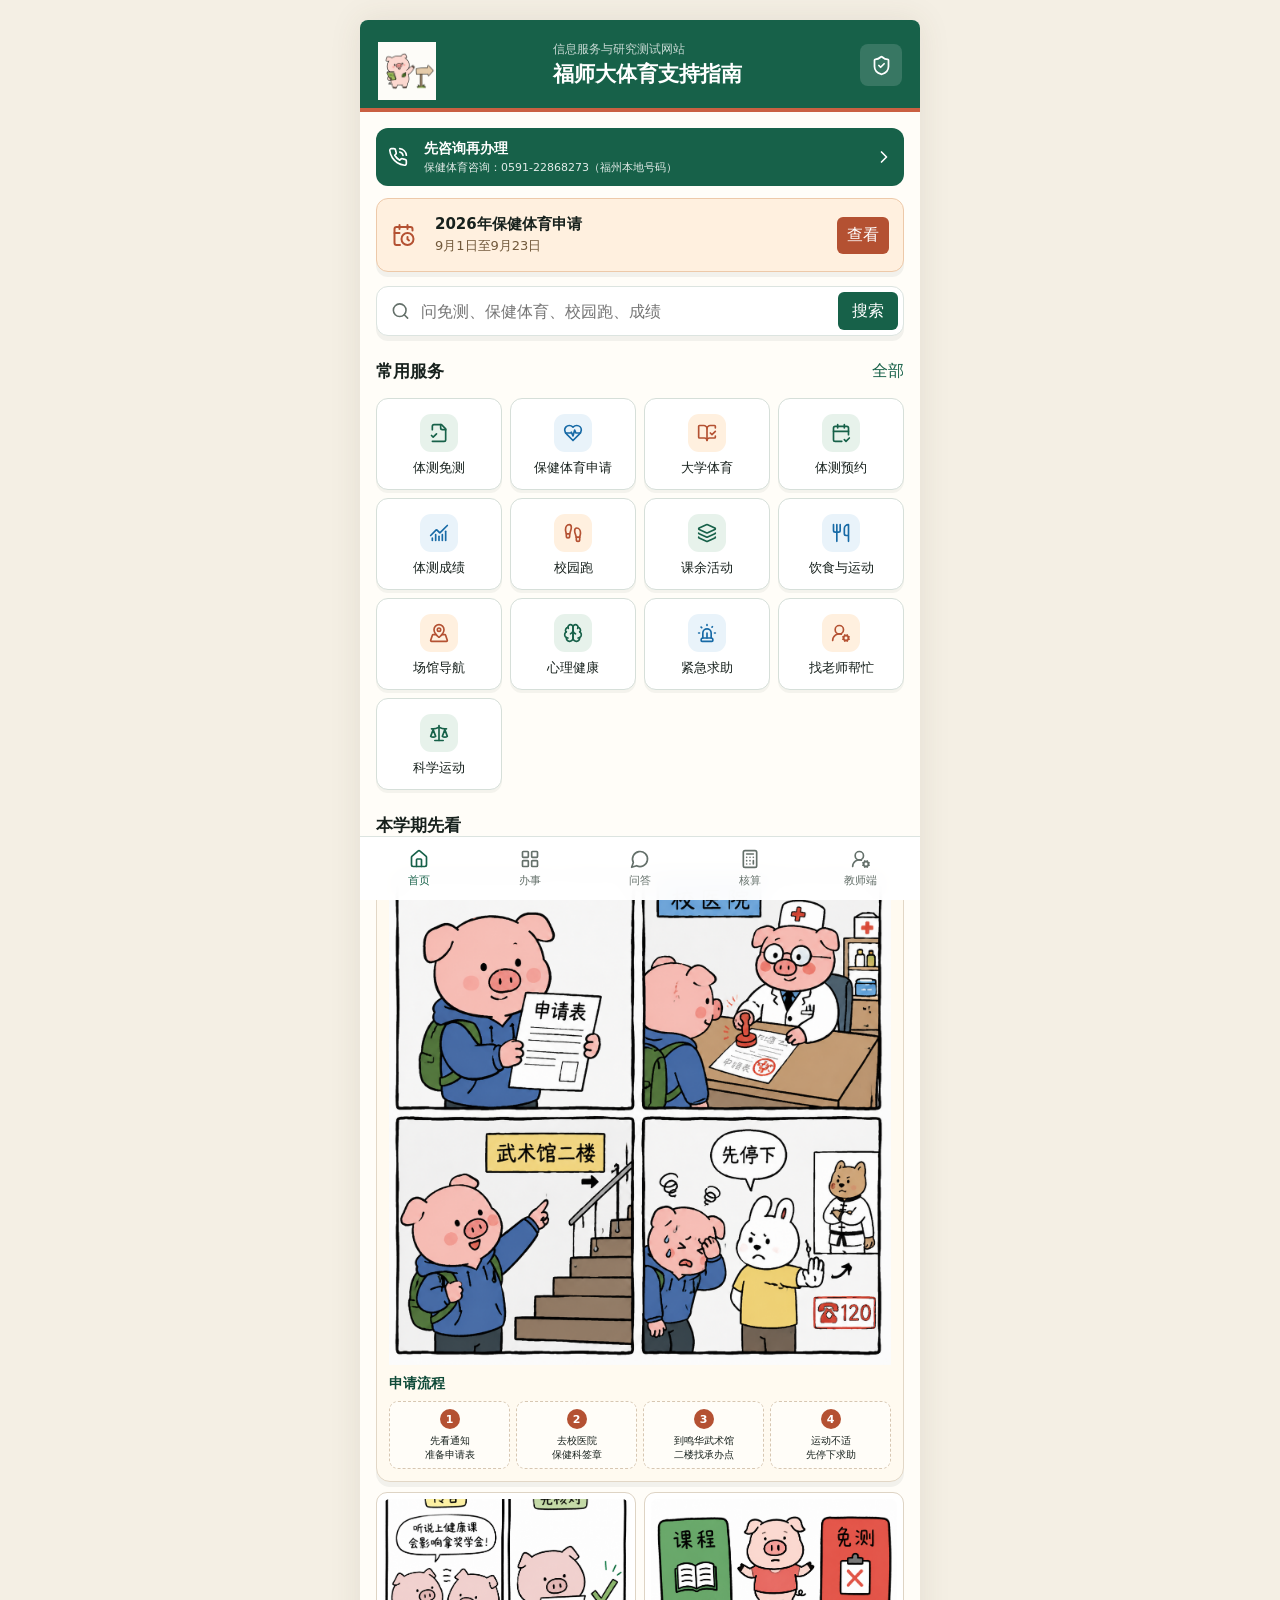
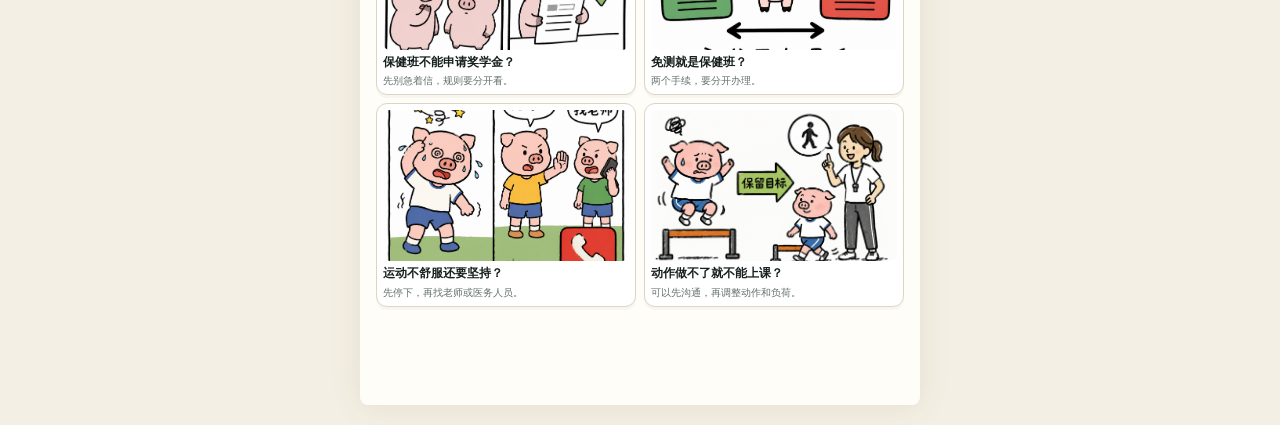
==== index.html @ 88d7a0d7 "Publish sports support guide v8" ====
<!doctype html>
<html lang="zh-CN">
<head>
  <meta charset="utf-8">
  <meta name="viewport" content="width=device-width, initial-scale=1, viewport-fit=cover">
  <meta name="theme-color" content="#116149">
  <meta name="description" content="福建师范大学学校体育支持信息服务与研究测试网站">
  <title>福师大体育支持指南</title>
  <link rel="stylesheet" href="styles.css?v=8">
</head>
<body>
  <div class="app-shell">
    <header class="topbar">
      <img class="guide-mascot" src="assets/generated/pig-guide-mascot-rough_gpt-image-2.png" alt="原创猪来校园向导">
      <div>
        <p class="eyebrow">信息服务与研究测试网站</p>
        <h1>福师大体育支持指南</h1>
      </div>
      <button class="icon-button" type="button" data-open-service="sources" aria-label="查看信息来源" title="信息来源">
        <i data-lucide="shield-check"></i>
      </button>
    </header>

    <main>
      <section class="view active" id="view-home" data-view="home">
        <a class="hotline-strip" href="tel:059122868273"><i data-lucide="phone-call"></i><span><strong>先咨询再办理</strong><small>保健体育咨询：0591-22868273（福州本地号码）</small></span><i data-lucide="chevron-right"></i></a>
        <div class="notice-strip" role="status">
          <i data-lucide="calendar-clock"></i>
          <div>
            <strong>2026年保健体育申请</strong>
            <span>9月1日至9月23日</span>
          </div>
          <button type="button" data-open-service="health-class">查看</button>
        </div>

        <form class="search-box" id="home-search-form" role="search">
          <i data-lucide="search"></i>
          <input id="home-search" type="search" autocomplete="off" placeholder="问免测、保健体育、校园跑、成绩">
          <button type="submit" aria-label="搜索">搜索</button>
        </form>

        <section class="section-block">
          <div class="section-heading">
            <h2>常用服务</h2>
            <button type="button" data-nav="services">全部</button>
          </div>
          <div class="service-grid" id="home-service-grid"></div>
        </section>

        <section class="section-block semester-preview">
          <div class="section-heading"><h2>本学期先看</h2></div>
          <div class="campus-comic" aria-label="本学期体育办事申请流程漫画">
            <img src="assets/generated/pig-application-flow-rough_gpt-image-2.png" alt="原创粗线条四格校园体育漫画：申请表、校医院、武术馆二楼、运动不适求助">
            <div class="comic-caption">申请流程</div>
            <div class="comic-steps">
              <div><b>1</b><span>先看通知<br>准备申请表</span></div>
              <div><b>2</b><span>去校医院<br>保健科签章</span></div>
              <div><b>3</b><span>到鸣华武术馆<br>二楼找承办点</span></div>
              <div><b>4</b><span>运动不适<br>先停下求助</span></div>
            </div>
          </div>
          <div class="comic-story-grid" id="comic-story-grid" aria-label="打破流言小漫画"></div>
        </section>

      </section>

      <section class="view" id="view-services" data-view="services">
        <div class="page-title">
          <div><p class="eyebrow">学生端</p><h2>学校体育办事</h2></div>
        </div>
        <div class="filter-row" id="service-filters"></div>
        <div class="service-list" id="service-list"></div>
      </section>

      <section class="view topic-view" id="view-topic" data-view="topic">
        <div class="page-title with-back">
          <button class="icon-button" type="button" data-back aria-label="返回"><i data-lucide="arrow-left"></i></button>
          <div><p class="eyebrow" id="topic-kicker">专题指南</p><h2 id="topic-title"></h2></div>
        </div>
        <div class="topic-lead" id="topic-lead"></div>
        <div class="topic-question-grid" id="topic-question-grid"></div>
      </section>

      <section class="view" id="view-qa" data-view="qa">
        <div class="page-title">
          <div><p class="eyebrow">规则问答库</p><h2>智能问答</h2></div>
        </div>
        <form class="search-box" id="qa-form" role="search">
          <i data-lucide="message-circle-question"></i>
          <input id="qa-input" type="search" autocomplete="off" placeholder="例如：保健班还要校园跑吗？">
          <button type="submit">提问</button>
        </form>
        <div class="quick-questions" id="quick-questions"></div>
        <div class="answer-panel" id="answer-panel" aria-live="polite">
          <div class="answer-empty">
            <i data-lucide="messages-square"></i>
            <p>输入问题，系统只从已整理的规则库中匹配答案。</p>
          </div>
        </div>
      </section>

      <section class="view" id="view-calc" data-view="calc">
        <div class="page-title">
          <div><p class="eyebrow">按公开规则试算</p><h2>体测成绩核算</h2></div>
        </div>
        <div class="segmented" role="tablist" aria-label="计算类型">
          <button type="button" class="active" data-calc-tab="year">学年总分</button>
          <button type="button" data-calc-tab="bmi">BMI</button>
          <button type="button" data-calc-tab="graduate">毕业成绩</button>
        </div>

        <section class="calc-panel active" data-calc-panel="year">
          <p class="panel-lead">直接输入原始成绩，页面按已录入的大学组评分档位试算单项分和总分。最终成绩以学校体测系统为准。</p>
          <form id="year-score-form" class="form-stack">
            <div class="two-cols"><label>性别<select id="score-sex"><option value="male">男生</option><option value="female">女生</option></select></label><label>年级<select id="score-year"><option value="1">大一/大二参考档位</option><option value="3">大三/大四（先按参考档位）</option></select></label></div>
            <label>身高（厘米）<input type="number" id="score-height" min="100" max="230" step="0.1" required></label>
            <div class="two-cols"><label>体重（千克）<input type="number" id="score-weight" min="20" max="250" step="0.1" required></label><label>肺活量（毫升）<input type="number" id="score-vital" min="500" max="10000" required></label></div>
            <div class="two-cols"><label>50米（秒）<input type="number" id="score-sprint" min="5" max="20" step="0.01" required></label><label>坐位体前屈（厘米）<input type="number" id="score-reach" min="-20" max="40" step="0.1" required></label></div>
            <div class="two-cols"><label>立定跳远（厘米）<input type="number" id="score-jump" min="50" max="400" required></label><label id="strength-label">引体向上（次）<input type="number" id="score-strength" min="0" max="50" required></label></div>
            <label id="endurance-label">1000米（分:秒，如 4:30）<input type="text" id="score-endurance" inputmode="numeric" placeholder="4:30" required></label>
            <div class="two-cols">
              <label>力量附加分（如系统已显示）<input type="number" id="strength-bonus" min="0" max="10" step="1" value="0"></label>
              <label>耐力附加分（如系统已显示）<input type="number" id="endurance-bonus" min="0" max="10" step="1" value="0"></label>
            </div>
            <button class="primary-button" type="submit">计算学年总分</button>
          </form>
          <div class="calc-result" id="year-score-result"></div>
          <a class="text-link" href="https://tky.fjnu.edu.cn/21/51/c10998a205137/page.htm" target="_blank" rel="noopener noreferrer">打开官方单项评分表</a>
        </section>

        <section class="calc-panel" data-calc-panel="bmi">
          <p class="panel-lead">BMI = 体重（千克）÷ 身高²（米²）。结果按国家学生体质健康标准大学组区间解释。</p>
          <form id="bmi-form" class="form-stack">
            <div class="two-cols">
              <label>性别<select id="bmi-sex"><option value="male">男生</option><option value="female">女生</option></select></label>
              <label>身高（厘米）<input id="bmi-height" type="number" min="100" max="230" step="0.1" required></label>
            </div>
            <label>体重（千克）<input id="bmi-weight" type="number" min="20" max="250" step="0.1" required></label>
            <button class="primary-button" type="submit">计算BMI</button>
          </form>
          <div class="calc-result" id="bmi-result"></div>
        </section>

        <section class="calc-panel" data-calc-panel="graduate">
          <p class="panel-lead">国家标准：毕业学年占50%，其他学年平均分占50%。免测学年的校内处理按经验参照显示，最终以体测系统为准。</p>
          <form id="graduate-form" class="form-stack">
            <div class="two-cols graduate-inputs">
              <label>大一<input type="number" data-year-score="1" min="0" max="120" step="0.1" placeholder="免测留空"></label>
              <label>大二<input type="number" data-year-score="2" min="0" max="120" step="0.1" placeholder="免测留空"></label>
              <label>大三<input type="number" data-year-score="3" min="0" max="120" step="0.1" placeholder="免测留空"></label>
              <label>大四<input type="number" data-year-score="4" min="0" max="120" step="0.1" placeholder="免测留空"></label>
            </div>
            <button class="primary-button" type="submit">计算毕业成绩</button>
          </form>
          <div class="calc-result" id="graduate-result"></div>
        </section>
      </section>

      <section class="view" id="view-teacher" data-view="teacher">
        <div class="page-title">
          <div><p class="eyebrow">教师与辅导员端</p><h2>教师帮助</h2></div>
        </div>
        <div class="teacher-intro">
          <i data-lucide="users-round"></i>
          <div><strong>教师公开信息与课程体验分开</strong><p>姓名、职称和公开简介来自学院官网；课程沟通体验只做匿名归纳，不公开未经授权的实名评分。</p></div>
        </div>
        <section class="section-block">
          <div class="section-heading"><h2>常用服务</h2></div>
          <div class="service-grid teacher-service-grid" id="teacher-tool-list"></div>
        </section>
        <section class="section-block teacher-calculator" id="teacher-rpe-section" hidden>
          <div class="section-heading"><h2>课程强度参考</h2></div>
          <p class="panel-lead">输入一次课时长和课后主观用力感（RPE 0-10），得到教学记录用的训练负荷参考。</p>
          <form id="rpe-form" class="form-stack">
            <label>课程时长（分钟）<input id="rpe-duration" type="number" min="1" max="300" required></label>
            <label>课后用力感 RPE（0-10）<input id="rpe-value" type="number" min="0" max="10" step="1" required></label>
            <button class="primary-button" type="submit">计算参考负荷</button>
          </form>
          <div class="calc-result" id="rpe-result"></div>
        </section>
        <section class="section-block">
          <div class="section-heading"><h2>课程体验观察维度</h2></div>
          <div class="experience-grid" id="experience-grid"></div>
        </section>
        <a class="primary-link" href="https://tky.fjnu.edu.cn/jsdw_11073/list.htm" target="_blank" rel="noopener noreferrer">查看体育科学学院教师队伍</a>
      </section>

      <section class="view" id="view-map" data-view="map">
        <div class="page-title with-back">
          <button class="icon-button" type="button" data-back aria-label="返回"><i data-lucide="arrow-left"></i></button>
          <div><p class="eyebrow">具体场馆</p><h2>体育地点导航</h2></div>
        </div>
        <div class="filter-row" id="campus-filters"></div>
        <div class="venue-list" id="venue-list"></div>
      </section>

      <section class="view detail-view" id="view-detail" data-view="detail">
        <div class="page-title with-back">
          <button class="icon-button" type="button" data-back aria-label="返回"><i data-lucide="arrow-left"></i></button>
          <div><p class="eyebrow" id="detail-kicker"></p><h2 id="detail-title"></h2></div>
        </div>
        <div id="detail-content"></div>
      </section>
    </main>

    <nav class="bottom-nav" aria-label="主要导航">
      <button type="button" class="active" data-nav="home"><i data-lucide="house"></i><span>首页</span></button>
      <button type="button" data-nav="services"><i data-lucide="layout-grid"></i><span>办事</span></button>
      <button type="button" data-nav="qa"><i data-lucide="message-circle"></i><span>问答</span></button>
      <button type="button" data-nav="calc"><i data-lucide="calculator"></i><span>核算</span></button>
      <button type="button" data-nav="teacher"><i data-lucide="user-round-cog"></i><span>教师端</span></button>
    </nav>
  </div>

  <script src="assets/lucide.min.js"></script>
  <script src="data.js?v=8"></script>
  <script src="app.js?v=8"></script>
</body>
</html>
---- styles.css ----
:root {
  --primary: #176149;
  --primary-dark: #0d4937;
  --primary-soft: #e7f2eb;
  --blue: #176aa6;
  --blue-soft: #e9f3fa;
  --amber: #b45132;
  --amber-soft: #fff0df;
  --danger: #a33b32;
  --danger-soft: #fbeceb;
  --ink: #17211d;
  --muted: #64706a;
  --line: #dce4e0;
  --surface: #ffffff;
  --page: #f4efe4;
  --paper: #fffdf8;
  --shadow: 0 5px 0 rgba(38, 59, 50, 0.06);
}

* { box-sizing: border-box; margin: 0; padding: 0; -webkit-tap-highlight-color: transparent; }
html { background: var(--page); color: var(--ink); font-family: "Microsoft YaHei", "PingFang SC", system-ui, sans-serif; }
body { min-width: 320px; min-height: 100vh; background: var(--page); }
button, input, select { font: inherit; }
button, a { touch-action: manipulation; }
button { color: inherit; }

.app-shell { width: min(100%, 560px); min-height: 100vh; margin: 0 auto; background: var(--paper); box-shadow: 0 0 32px rgba(91, 70, 47, 0.1); }
.topbar { min-height: 92px; padding: 14px 18px 12px; display: flex; align-items: center; justify-content: space-between; gap: 12px; color: #fff; background: var(--primary); border-bottom: 4px solid #ca6042; }
.guide-mascot { width: 68px; height: 58px; flex: 0 0 68px; object-fit: contain; align-self: flex-end; margin: 0 -7px -4px -5px; }
.eyebrow { font-size: 12px; line-height: 1.4; color: inherit; opacity: .76; }
.topbar h1 { margin-top: 3px; font-size: 21px; line-height: 1.3; letter-spacing: 0; }
.icon-button { width: 42px; height: 42px; flex: 0 0 42px; border: 0; border-radius: 8px; display: grid; place-items: center; background: rgba(255,255,255,.14); cursor: pointer; }
.icon-button svg { width: 21px; height: 21px; }
main { min-height: calc(100vh - 88px); padding-bottom: calc(82px + env(safe-area-inset-bottom)); }
.view { display: none; padding: 16px; }
.view.active { display: block; }

.notice-strip { min-height: 74px; padding: 13px 14px; display: grid; grid-template-columns: 34px 1fr auto; align-items: center; gap: 10px; border: 1px solid #edc9a9; border-radius: 12px; background: var(--amber-soft); box-shadow: var(--shadow); }
.notice-strip > svg { width: 25px; color: var(--amber); }
.notice-strip strong, .notice-strip span { display: block; }
.notice-strip strong { font-size: 15px; }
.notice-strip span { margin-top: 3px; font-size: 13px; color: #71583a; }
.notice-strip button { padding: 8px 10px; border: 0; border-radius: 6px; color: #fff; background: var(--amber); cursor: pointer; }

.search-box { height: 50px; margin: 14px 0 14px; padding-left: 14px; display: grid; grid-template-columns: 22px 1fr auto; align-items: center; gap: 8px; border: 1px solid var(--line); border-radius: 12px; background: #fff; box-shadow: var(--shadow); }
.search-box svg { width: 19px; color: var(--muted); }
.search-box input { min-width: 0; height: 46px; border: 0; outline: 0; color: var(--ink); background: transparent; }
.search-box button { height: 38px; margin-right: 5px; padding: 0 14px; border: 0; border-radius: 6px; color: #fff; background: var(--primary); cursor: pointer; }

.section-block { margin-top: 18px; }
.section-heading { min-height: 34px; margin-bottom: 10px; display: flex; align-items: center; justify-content: space-between; gap: 12px; }
.section-heading h2 { font-size: 17px; line-height: 1.35; }
.section-heading button { border: 0; color: var(--primary); background: transparent; cursor: pointer; }
.service-grid { display: grid; grid-template-columns: repeat(4, minmax(0, 1fr)); gap: 8px; }
.service-tile { min-width: 0; min-height: 92px; padding: 10px 4px 8px; border: 1px solid #d6dfd9; border-radius: 12px; display: flex; flex-direction: column; align-items: center; justify-content: center; gap: 8px; background: #fff; box-shadow: 0 3px 0 rgba(38,59,50,.05); cursor: pointer; }
.service-tile .tile-icon { width: 38px; height: 38px; border-radius: 11px; display: grid; place-items: center; color: var(--primary); background: var(--primary-soft); }
.service-tile:nth-child(3n+2) .tile-icon { color: var(--blue); background: var(--blue-soft); }
.service-tile:nth-child(3n) .tile-icon { color: var(--amber); background: var(--amber-soft); }
.tile-icon svg { width: 20px; height: 20px; }
.service-tile span { max-width: 100%; font-size: 13px; line-height: 1.25; text-align: center; overflow-wrap: anywhere; }
.teacher-service-grid { margin-top: 12px; }
.teacher-service-tile { min-height: 104px; }
.teacher-service-tile .tile-icon { color: var(--blue); background: var(--blue-soft); }
.teacher-service-tile:nth-child(3n+2) .tile-icon { color: var(--primary); background: var(--primary-soft); }
.teacher-service-tile:nth-child(3n) .tile-icon { color: var(--amber); background: var(--amber-soft); }

.compact-list, .service-list, .tool-list, .venue-list { display: grid; gap: 10px; }
.compact-row, .service-row, .tool-row, .venue-card { width: 100%; border: 1px solid var(--line); border-radius: 8px; background: #fff; }
.compact-row, .service-row { padding: 13px; display: grid; grid-template-columns: 36px 1fr 20px; align-items: center; gap: 10px; text-align: left; cursor: pointer; }
.row-icon { width: 36px; height: 36px; border-radius: 8px; display: grid; place-items: center; color: var(--blue); background: var(--blue-soft); }
.row-icon svg { width: 19px; }
.row-copy { min-width: 0; }
.row-copy strong, .row-copy span { display: block; }
.row-copy strong { font-size: 15px; line-height: 1.35; }
.row-copy span { margin-top: 4px; font-size: 12px; line-height: 1.45; color: var(--muted); }
.compact-row > svg, .service-row > svg { width: 18px; color: #91a099; }
.source-note { padding: 12px; display: grid; grid-template-columns: 22px 1fr; gap: 9px; border: 1px solid var(--line); border-radius: 12px; color: var(--muted); background: #f8faf9; }
.source-note svg { width: 18px; color: var(--primary); }
.source-note p { font-size: 12px; line-height: 1.6; }
.hotline-strip { margin-bottom: 12px; min-height: 58px; padding: 10px 12px; display: grid; grid-template-columns: 28px 1fr 18px; align-items: center; gap: 8px; border-radius: 12px; color: #fff; background: #176149; text-decoration: none; }
.hotline-strip svg { width: 20px; }
.hotline-strip span, .hotline-strip small { display: block; min-width: 0; }
.hotline-strip strong { font-size: 14px; }
.hotline-strip small { margin-top: 3px; font-size: 11px; line-height: 1.35; opacity: .88; }
.campus-comic { margin: 14px 0 4px; padding: 12px; border: 1px solid #e2d7c6; border-radius: 14px; background: #fffaf0; box-shadow: var(--shadow); overflow: hidden; }
.semester-preview .campus-comic { margin-top: 0; }
.semester-preview .section-heading { margin-bottom: 8px; }
.comic-heading { display: flex; align-items: baseline; justify-content: space-between; gap: 8px; margin-bottom: 8px; color: var(--primary-dark); }
.comic-heading span { font-size: 14px; font-weight: 700; }
.comic-heading small { color: var(--muted); font-size: 10px; }
.campus-comic img { display: block; width: 100%; height: auto; }
.comic-caption { margin-top: 10px; color: var(--primary-dark); font-size: 14px; font-weight: 700; }
.comic-steps { margin-top: 8px; display: grid; grid-template-columns: repeat(4, minmax(0, 1fr)); gap: 6px; }
.comic-steps > div { min-width: 0; min-height: 67px; padding: 7px 4px; display: flex; flex-direction: column; align-items: center; justify-content: center; gap: 5px; border: 1px dashed #d7c7b2; border-radius: 9px; background: #fffdf8; text-align: center; }
.comic-steps b { width: 20px; height: 20px; display: grid; place-items: center; border-radius: 50%; color: #fff; background: var(--amber); font-size: 11px; }
.comic-steps span { color: var(--ink); font-size: 10px; line-height: 1.35; }
.comic-story-grid { margin-top: 10px; display: grid; grid-template-columns: repeat(2, minmax(0, 1fr)); gap: 8px; }
.comic-story-card { min-width: 0; padding: 6px; border: 1px solid #ded4c4; border-radius: 11px; display: flex; flex-direction: column; gap: 4px; background: #fff; text-align: left; box-shadow: 0 3px 0 rgba(38,59,50,.04); cursor: pointer; }
.comic-story-card img { display: block; width: 100%; aspect-ratio: 7 / 4.3; object-fit: cover; border-radius: 7px; }
.comic-story-card strong { font-size: 12px; line-height: 1.35; }
.comic-story-card span { color: var(--muted); font-size: 10px; line-height: 1.4; }
.comic-detail-image { margin-bottom: 12px; padding: 8px; border: 1px solid #ded4c4; border-radius: 12px; background: #fffaf0; }
.comic-detail-image img { display: block; width: 100%; height: auto; border-radius: 8px; }
.support-grid { display: grid; grid-template-columns: repeat(2, minmax(0, 1fr)); gap: 8px; }
.support-tile { min-height: 92px; padding: 11px; border: 1px solid var(--line); border-radius: 8px; display: grid; grid-template-columns: 24px 1fr; grid-template-rows: auto auto; gap: 4px 8px; text-align: left; color: var(--ink); background: #fff; }
.support-tile svg { grid-row: 1 / 3; width: 21px; color: var(--primary); }
.support-tile strong { font-size: 13px; }
.support-tile small { font-size: 11px; line-height: 1.45; color: var(--muted); }

.page-title { min-height: 56px; margin-bottom: 14px; display: flex; align-items: center; gap: 10px; }
.page-title .eyebrow { color: var(--muted); opacity: 1; }
.page-title h2 { margin-top: 2px; font-size: 22px; line-height: 1.3; }
.page-title.with-back .icon-button { color: var(--ink); background: #eef2f0; }
.topic-lead { margin-bottom: 14px; padding: 13px 14px; border-left: 4px solid var(--primary); border-radius: 6px; color: var(--muted); background: var(--primary-soft); font-size: 13px; line-height: 1.65; }
.topic-question-grid { display: grid; gap: 9px; }
.topic-question { min-height: 64px; padding: 11px 12px; border: 1px solid var(--line); border-radius: 12px; display: grid; grid-template-columns: 28px 1fr 18px; align-items: center; gap: 9px; text-align: left; color: var(--ink); background: #fff; box-shadow: 0 3px 0 rgba(38,59,50,.04); cursor: pointer; }
.topic-question:hover { border-color: var(--primary); }
.topic-question svg { width: 18px; color: var(--primary); }
.topic-question .question-index { width: 28px; height: 28px; display: grid; place-items: center; border-radius: 50%; color: var(--primary); background: var(--primary-soft); }
.topic-question .question-index svg { width: 17px; }
.topic-question strong, .topic-question small { display: block; }
.topic-question strong { font-size: 14px; line-height: 1.4; }
.topic-question small { margin-top: 3px; color: var(--muted); font-size: 11px; }
.secondary-button { width: 100%; min-height: 42px; margin-top: 15px; border: 1px solid var(--primary); border-radius: 8px; color: var(--primary); background: #fff; cursor: pointer; }
.filter-row, .quick-questions { display: flex; gap: 8px; overflow-x: auto; scrollbar-width: none; padding-bottom: 8px; }
.filter-row::-webkit-scrollbar, .quick-questions::-webkit-scrollbar { display: none; }
.filter-row button, .quick-questions button { flex: 0 0 auto; min-height: 36px; padding: 0 12px; border: 1px solid var(--line); border-radius: 8px; background: #fff; cursor: pointer; white-space: nowrap; }
.filter-row button.active { border-color: var(--primary); color: #fff; background: var(--primary); }
.service-row .status { justify-self: start; width: auto; height: auto; margin-top: 6px; padding: 3px 6px; border-radius: 4px; font-size: 11px; color: var(--primary); background: var(--primary-soft); }

.answer-panel { min-height: 230px; margin-top: 10px; padding: 16px; border: 1px solid var(--line); border-radius: 8px; background: #fff; }
.answer-empty { min-height: 190px; display: grid; place-content: center; justify-items: center; gap: 10px; color: var(--muted); text-align: center; }
.answer-empty svg { width: 30px; color: var(--primary); }
.answer-empty p { max-width: 260px; font-size: 13px; line-height: 1.6; }
.answer-panel h3 { font-size: 17px; line-height: 1.4; }
.answer-panel .answer-status { display: inline-block; margin: 8px 0 10px; padding: 3px 7px; border-radius: 4px; font-size: 11px; color: var(--blue); background: var(--blue-soft); }
.answer-panel p { font-size: 14px; line-height: 1.75; }
.answer-panel .answer-source { margin-top: 14px; padding-top: 10px; border-top: 1px solid var(--line); font-size: 12px; color: var(--muted); }
.answer-panel button { margin-top: 12px; border: 0; color: var(--primary); background: transparent; cursor: pointer; }

.segmented { height: 42px; margin-bottom: 14px; padding: 3px; display: grid; grid-template-columns: repeat(3, 1fr); gap: 3px; border-radius: 8px; background: #e9efec; }
.segmented button { border: 0; border-radius: 6px; color: var(--muted); background: transparent; cursor: pointer; }
.segmented button.active { color: var(--ink); background: #fff; box-shadow: 0 2px 8px rgba(27, 53, 43, .08); }
.calc-panel { display: none; }
.calc-panel.active { display: block; }
.panel-lead { margin-bottom: 14px; font-size: 13px; line-height: 1.65; color: var(--muted); }
.form-stack { display: grid; gap: 12px; }
.score-inputs { display: grid; grid-template-columns: repeat(2, minmax(0, 1fr)); gap: 10px; }
.form-stack label { min-width: 0; display: grid; gap: 6px; font-size: 13px; color: var(--muted); }
.form-stack input, .form-stack select { width: 100%; height: 44px; padding: 0 10px; border: 1px solid var(--line); border-radius: 7px; outline: 0; color: var(--ink); background: #fff; }
.form-stack input:focus, .form-stack select:focus { border-color: var(--primary); }
.two-cols { display: grid; grid-template-columns: repeat(2, minmax(0, 1fr)); gap: 10px; }
.primary-button, .primary-link { min-height: 46px; border: 0; border-radius: 8px; display: grid; place-items: center; color: #fff; background: var(--primary); text-decoration: none; cursor: pointer; }
.calc-result { display: none; margin-top: 14px; padding: 14px; border: 1px solid #bcd9cd; border-radius: 8px; background: var(--primary-soft); }
.calc-result.active { display: block; }
.calc-result strong { display: block; font-size: 24px; line-height: 1.25; color: var(--primary-dark); }
.calc-result span, .calc-result p { display: block; margin-top: 6px; font-size: 13px; line-height: 1.55; color: #42564d; }
.text-link { display: inline-block; margin-top: 14px; color: var(--blue); font-size: 13px; }

.teacher-intro { padding: 14px; display: grid; grid-template-columns: 38px 1fr; gap: 11px; border-radius: 12px; color: #fff; background: var(--blue); box-shadow: var(--shadow); }
.teacher-intro svg { width: 26px; }
.teacher-intro strong { font-size: 15px; }
.teacher-intro p { margin-top: 5px; font-size: 12px; line-height: 1.55; opacity: .9; }
.tool-list { margin-top: 14px; }
.tool-row { padding: 14px; border-bottom: 1px solid var(--line); background: #fff; }
.tool-row summary { display: grid; grid-template-columns: 24px 1fr 18px; align-items: center; gap: 8px; list-style: none; cursor: pointer; }
.tool-row summary::-webkit-details-marker { display: none; }
.tool-row summary svg { width: 19px; color: var(--primary); }
.tool-row ul { margin: 8px 0 0 22px; }
.tool-row li { margin-top: 5px; font-size: 12px; line-height: 1.55; color: var(--muted); }
.tool-row header { display: flex; align-items: center; gap: 9px; }
.tool-row header svg { width: 20px; color: var(--primary); }
.tool-row h3 { font-size: 15px; }
.tool-row p { margin-top: 8px; font-size: 13px; line-height: 1.65; color: var(--muted); }
.experience-grid { display: grid; grid-template-columns: repeat(2, minmax(0, 1fr)); gap: 8px; }
.experience-item { min-height: 72px; padding: 11px; border: 1px solid var(--line); border-radius: 8px; }
.experience-item strong { font-size: 13px; }
.experience-item p { margin-top: 5px; font-size: 11px; line-height: 1.45; color: var(--muted); }
.primary-link { margin-top: 16px; }

.danger-link { color: var(--danger) !important; border-color: #d8aaa4 !important; background: var(--danger-soft) !important; }

.venue-card { padding: 14px; }
.venue-card header { display: flex; align-items: flex-start; justify-content: space-between; gap: 10px; }
.venue-card h3 { font-size: 15px; line-height: 1.4; }
.venue-card .campus-tag { flex: 0 0 auto; padding: 3px 6px; border-radius: 4px; color: var(--blue); background: var(--blue-soft); font-size: 11px; }
.venue-card p { margin-top: 7px; font-size: 13px; line-height: 1.55; color: var(--muted); }
.venue-actions { margin-top: 12px; display: flex; flex-wrap: wrap; gap: 8px; }
.venue-actions a, .venue-actions button { min-height: 38px; padding: 0 10px; border: 1px solid var(--primary); border-radius: 7px; display: inline-flex; align-items: center; gap: 5px; color: var(--primary); background: #fff; text-decoration: none; }
.venue-actions svg { width: 17px; }
.venue-card .route-note { padding-top: 4px; font-size: 11px; }

.detail-hero { padding: 14px; border-left: 4px solid var(--primary); border-radius: 4px; background: var(--primary-soft); }
.detail-hero p { font-size: 14px; line-height: 1.7; }
.detail-section { margin-top: 18px; }
.detail-section h3 { font-size: 16px; line-height: 1.4; }
.detail-section ul, .detail-section ol { margin-top: 9px; padding-left: 20px; }
.detail-section li { margin: 7px 0; font-size: 14px; line-height: 1.7; }
.detail-section p { margin-top: 8px; font-size: 14px; line-height: 1.75; }
.answer-questions { margin-top: 10px; display: grid; gap: 8px; }
.answer-questions details { border: 1px solid var(--line); border-radius: 8px; background: #fff; overflow: hidden; }
.answer-questions summary { min-height: 44px; padding: 10px 34px 10px 12px; display: flex; align-items: center; position: relative; font-size: 14px; line-height: 1.45; cursor: pointer; list-style: none; }
.answer-questions summary::-webkit-details-marker { display: none; }
.answer-questions summary::after { content: "+"; position: absolute; right: 12px; top: 50%; color: var(--primary); transform: translateY(-50%); }
.answer-questions details[open] summary::after { content: "−"; }
.answer-questions p { margin: 0; padding: 0 12px 12px; color: var(--muted); font-size: 13px; }
.detail-warning { margin-top: 14px; padding: 12px; border: 1px solid #eed0cb; border-radius: 8px; color: #723b34; background: var(--danger-soft); font-size: 13px; line-height: 1.6; }
.source-list { margin-top: 14px; display: grid; gap: 8px; }
.source-link { padding: 11px; border: 1px solid var(--line); border-radius: 8px; display: grid; grid-template-columns: 1fr 18px; gap: 8px; color: var(--ink); text-decoration: none; }
.source-link strong, .source-link span { display: block; }
.source-link strong { font-size: 13px; line-height: 1.45; }
.source-link span { margin-top: 3px; font-size: 11px; color: var(--muted); }
.source-link svg { width: 17px; color: var(--blue); }

.bottom-nav { position: fixed; z-index: 10; left: 50%; bottom: 0; width: min(100%, 560px); min-height: 64px; padding: 5px 4px calc(5px + env(safe-area-inset-bottom)); display: grid; grid-template-columns: repeat(5, 1fr); border-top: 1px solid var(--line); background: rgba(255,255,255,.97); transform: translateX(-50%); backdrop-filter: blur(10px); }
.bottom-nav button { min-width: 0; min-height: 52px; border: 0; display: flex; flex-direction: column; align-items: center; justify-content: center; gap: 4px; color: var(--muted); background: transparent; cursor: pointer; }
.bottom-nav svg { width: 20px; height: 20px; }
.bottom-nav span { font-size: 11px; white-space: nowrap; }
.bottom-nav button.active { color: var(--primary); }

@media (max-width: 370px) {
  .view { padding: 13px; }
  .service-grid { gap: 6px; }
  .service-tile { min-height: 86px; }
  .service-tile span { font-size: 12px; }
  .score-inputs { grid-template-columns: 1fr; }
}

@media (min-width: 561px) {
  body { padding: 20px 0; }
  .app-shell { min-height: calc(100vh - 40px); border-radius: 8px; overflow: hidden; }
}
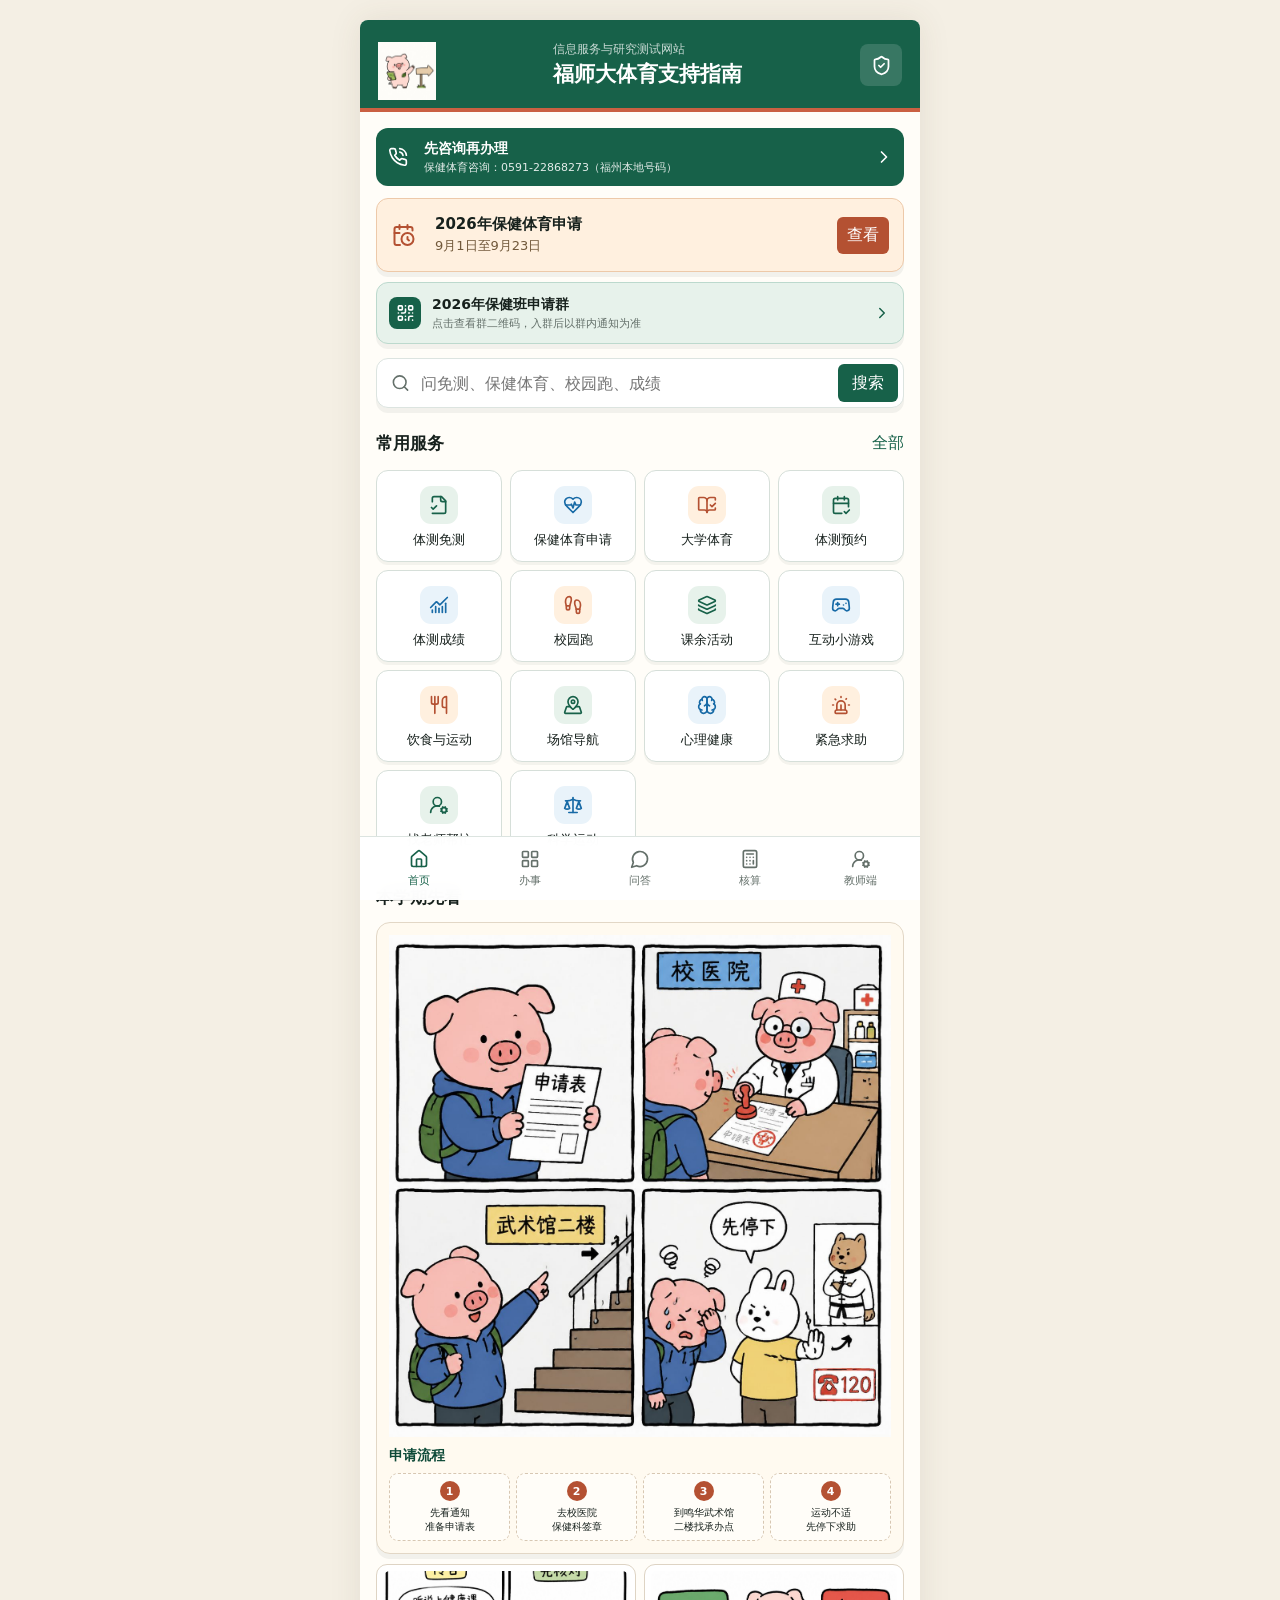
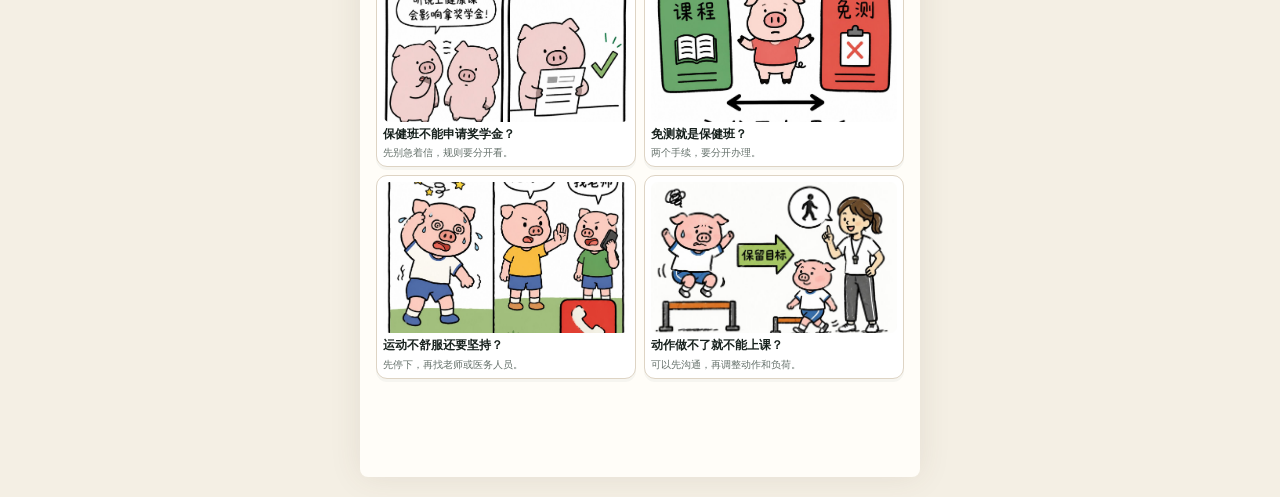
==== commit 944e627c: "Integrate mobile meme game into sports guide" ====
--- a/index.html
+++ b/index.html
@@ -6,12 +6,12 @@
   <meta name="theme-color" content="#116149">
   <meta name="description" content="福建师范大学学校体育支持信息服务与研究测试网站">
   <title>福师大体育支持指南</title>
-  <link rel="stylesheet" href="styles.css?v=8">
+  <link rel="stylesheet" href="styles.css?v=10">
 </head>
 <body>
   <div class="app-shell">
     <header class="topbar">
-      <img class="guide-mascot" src="assets/generated/pig-guide-mascot-rough_gpt-image-2.png" alt="原创猪来校园向导">
+      <img class="guide-mascot" src="assets/generated/pig-guide-mascot-rough_gpt-image-2.jpg" alt="原创猪来校园向导">
       <div>
         <p class="eyebrow">信息服务与研究测试网站</p>
         <h1>福师大体育支持指南</h1>
@@ -33,6 +33,12 @@
           <button type="button" data-open-service="health-class">查看</button>
         </div>
 
+        <a class="group-qr-strip" href="assets/group-qr.jpg" target="_blank" rel="noopener noreferrer" aria-label="打开2026年保健班申请群二维码">
+          <span class="group-qr-icon"><i data-lucide="qr-code"></i></span>
+          <span class="group-qr-copy"><strong>2026年保健班申请群</strong><small>点击查看群二维码，入群后以群内通知为准</small></span>
+          <i data-lucide="chevron-right"></i>
+        </a>
+
         <form class="search-box" id="home-search-form" role="search">
           <i data-lucide="search"></i>
           <input id="home-search" type="search" autocomplete="off" placeholder="问免测、保健体育、校园跑、成绩">
@@ -50,7 +56,7 @@
         <section class="section-block semester-preview">
           <div class="section-heading"><h2>本学期先看</h2></div>
           <div class="campus-comic" aria-label="本学期体育办事申请流程漫画">
-            <img src="assets/generated/pig-application-flow-rough_gpt-image-2.png" alt="原创粗线条四格校园体育漫画：申请表、校医院、武术馆二楼、运动不适求助">
+            <img src="assets/generated/pig-application-flow-rough_gpt-image-2.jpg" alt="原创粗线条四格校园体育漫画：申请表、校医院、武术馆二楼、运动不适求助">
             <div class="comic-caption">申请流程</div>
             <div class="comic-steps">
               <div><b>1</b><span>先看通知<br>准备申请表</span></div>
@@ -203,6 +209,17 @@
       </section>
     </main>
 
+    <div class="qr-modal" id="group-qr-modal" hidden>
+      <div class="qr-modal-backdrop" data-close-qr></div>
+      <section class="qr-modal-card" role="dialog" aria-modal="true" aria-labelledby="group-qr-title">
+        <button class="qr-close icon-button" type="button" data-close-qr aria-label="关闭二维码"><i data-lucide="x"></i></button>
+        <p class="eyebrow">临时申请群入口</p>
+        <h2 id="group-qr-title">2026—2027学年保健班申请群</h2>
+        <img src="assets/group-qr.jpg" alt="2026—2027学年保健班申请群二维码">
+        <p class="qr-expiry">二维码7天内（8月28日前）有效，重新进入将更新。</p>
+      </section>
+    </div>
+
     <nav class="bottom-nav" aria-label="主要导航">
       <button type="button" class="active" data-nav="home"><i data-lucide="house"></i><span>首页</span></button>
       <button type="button" data-nav="services"><i data-lucide="layout-grid"></i><span>办事</span></button>
@@ -212,8 +229,21 @@
     </nav>
   </div>
 
-  <script src="assets/lucide.min.js"></script>
-  <script src="data.js?v=8"></script>
-  <script src="app.js?v=8"></script>
+  <script src="lucide.min.js"></script>
+  <script src="data.js?v=10"></script>
+  <script src="app.js?v=10"></script>
+  <script>
+    (() => {
+      const modal = document.getElementById("group-qr-modal");
+      if (!modal) return;
+      const close = () => { modal.hidden = true; document.body.classList.remove("modal-open"); };
+      document.querySelector("[data-open-qr]")?.addEventListener("click", () => {
+        modal.hidden = false;
+        document.body.classList.add("modal-open");
+      });
+      modal.querySelectorAll("[data-close-qr]").forEach((button) => button.addEventListener("click", close));
+      document.addEventListener("keydown", (event) => { if (event.key === "Escape") close(); });
+    })();
+  </script>
 </body>
 </html>
--- a/styles.css
+++ b/styles.css
@@ -41,6 +41,13 @@
 .notice-strip strong { font-size: 15px; }
 .notice-strip span { margin-top: 3px; font-size: 13px; color: #71583a; }
 .notice-strip button { padding: 8px 10px; border: 0; border-radius: 6px; color: #fff; background: var(--amber); cursor: pointer; }
+.group-qr-strip { width: 100%; min-height: 62px; margin: 10px 0 12px; padding: 10px 12px; display: grid; grid-template-columns: 34px 1fr 18px; align-items: center; gap: 9px; border: 1px solid #bcd9cd; border-radius: 12px; color: var(--ink); background: var(--primary-soft); box-shadow: var(--shadow); text-align: left; cursor: pointer; text-decoration: none; }
+.group-qr-strip > svg { width: 18px; color: var(--primary); }
+.group-qr-icon { width: 32px; height: 32px; display: grid; place-items: center; border-radius: 8px; color: #fff; background: var(--primary); }
+.group-qr-icon svg { width: 19px; }
+.group-qr-copy, .group-qr-copy small { display: block; min-width: 0; }
+.group-qr-copy strong { display: block; font-size: 14px; line-height: 1.35; }
+.group-qr-copy small { margin-top: 3px; color: var(--muted); font-size: 11px; line-height: 1.35; }
 
 .search-box { height: 50px; margin: 14px 0 14px; padding-left: 14px; display: grid; grid-template-columns: 22px 1fr auto; align-items: center; gap: 8px; border: 1px solid var(--line); border-radius: 12px; background: #fff; box-shadow: var(--shadow); }
 .search-box svg { width: 19px; color: var(--muted); }
@@ -52,7 +59,7 @@
 .section-heading h2 { font-size: 17px; line-height: 1.35; }
 .section-heading button { border: 0; color: var(--primary); background: transparent; cursor: pointer; }
 .service-grid { display: grid; grid-template-columns: repeat(4, minmax(0, 1fr)); gap: 8px; }
-.service-tile { min-width: 0; min-height: 92px; padding: 10px 4px 8px; border: 1px solid #d6dfd9; border-radius: 12px; display: flex; flex-direction: column; align-items: center; justify-content: center; gap: 8px; background: #fff; box-shadow: 0 3px 0 rgba(38,59,50,.05); cursor: pointer; }
+.service-tile { min-width: 0; min-height: 92px; padding: 10px 4px 8px; border: 1px solid #d6dfd9; border-radius: 12px; display: flex; flex-direction: column; align-items: center; justify-content: center; gap: 8px; color: inherit; background: #fff; box-shadow: 0 3px 0 rgba(38,59,50,.05); cursor: pointer; text-decoration: none; }
 .service-tile .tile-icon { width: 38px; height: 38px; border-radius: 11px; display: grid; place-items: center; color: var(--primary); background: var(--primary-soft); }
 .service-tile:nth-child(3n+2) .tile-icon { color: var(--blue); background: var(--blue-soft); }
 .service-tile:nth-child(3n) .tile-icon { color: var(--amber); background: var(--amber-soft); }
@@ -66,7 +73,7 @@
 
 .compact-list, .service-list, .tool-list, .venue-list { display: grid; gap: 10px; }
 .compact-row, .service-row, .tool-row, .venue-card { width: 100%; border: 1px solid var(--line); border-radius: 8px; background: #fff; }
-.compact-row, .service-row { padding: 13px; display: grid; grid-template-columns: 36px 1fr 20px; align-items: center; gap: 10px; text-align: left; cursor: pointer; }
+.compact-row, .service-row { padding: 13px; display: grid; grid-template-columns: 36px 1fr 20px; align-items: center; gap: 10px; color: inherit; text-align: left; cursor: pointer; text-decoration: none; }
 .row-icon { width: 36px; height: 36px; border-radius: 8px; display: grid; place-items: center; color: var(--blue); background: var(--blue-soft); }
 .row-icon svg { width: 19px; }
 .row-copy { min-width: 0; }
@@ -218,6 +225,18 @@
 .bottom-nav span { font-size: 11px; white-space: nowrap; }
 .bottom-nav button.active { color: var(--primary); }
 
+body.modal-open { overflow: hidden; }
+.qr-modal { position: fixed; z-index: 30; inset: 0; display: grid; place-items: center; padding: 20px; }
+.qr-modal[hidden] { display: none; }
+.qr-modal-backdrop { position: absolute; inset: 0; background: rgba(23, 33, 29, .56); }
+.qr-modal-card { position: relative; width: min(100%, 390px); max-height: min(92vh, 650px); overflow: auto; padding: 22px 18px 18px; border: 1px solid #d6dfd9; border-radius: 14px; background: var(--paper); box-shadow: 0 16px 48px rgba(0,0,0,.24); text-align: center; }
+.qr-modal-card .eyebrow { color: var(--muted); opacity: 1; }
+.qr-modal-card h2 { margin: 5px 28px 14px; font-size: 18px; line-height: 1.4; }
+.qr-modal-card img { display: block; width: min(100%, 350px); max-height: 62vh; margin: 0 auto; object-fit: contain; border-radius: 8px; }
+.qr-expiry { margin-top: 12px; color: var(--muted); font-size: 12px; line-height: 1.5; }
+.qr-close { position: absolute; top: 10px; right: 10px; width: 34px; height: 34px; color: var(--ink); background: #eef2f0; }
+.qr-close svg { width: 18px; }
+
 @media (max-width: 370px) {
   .view { padding: 13px; }
   .service-grid { gap: 6px; }
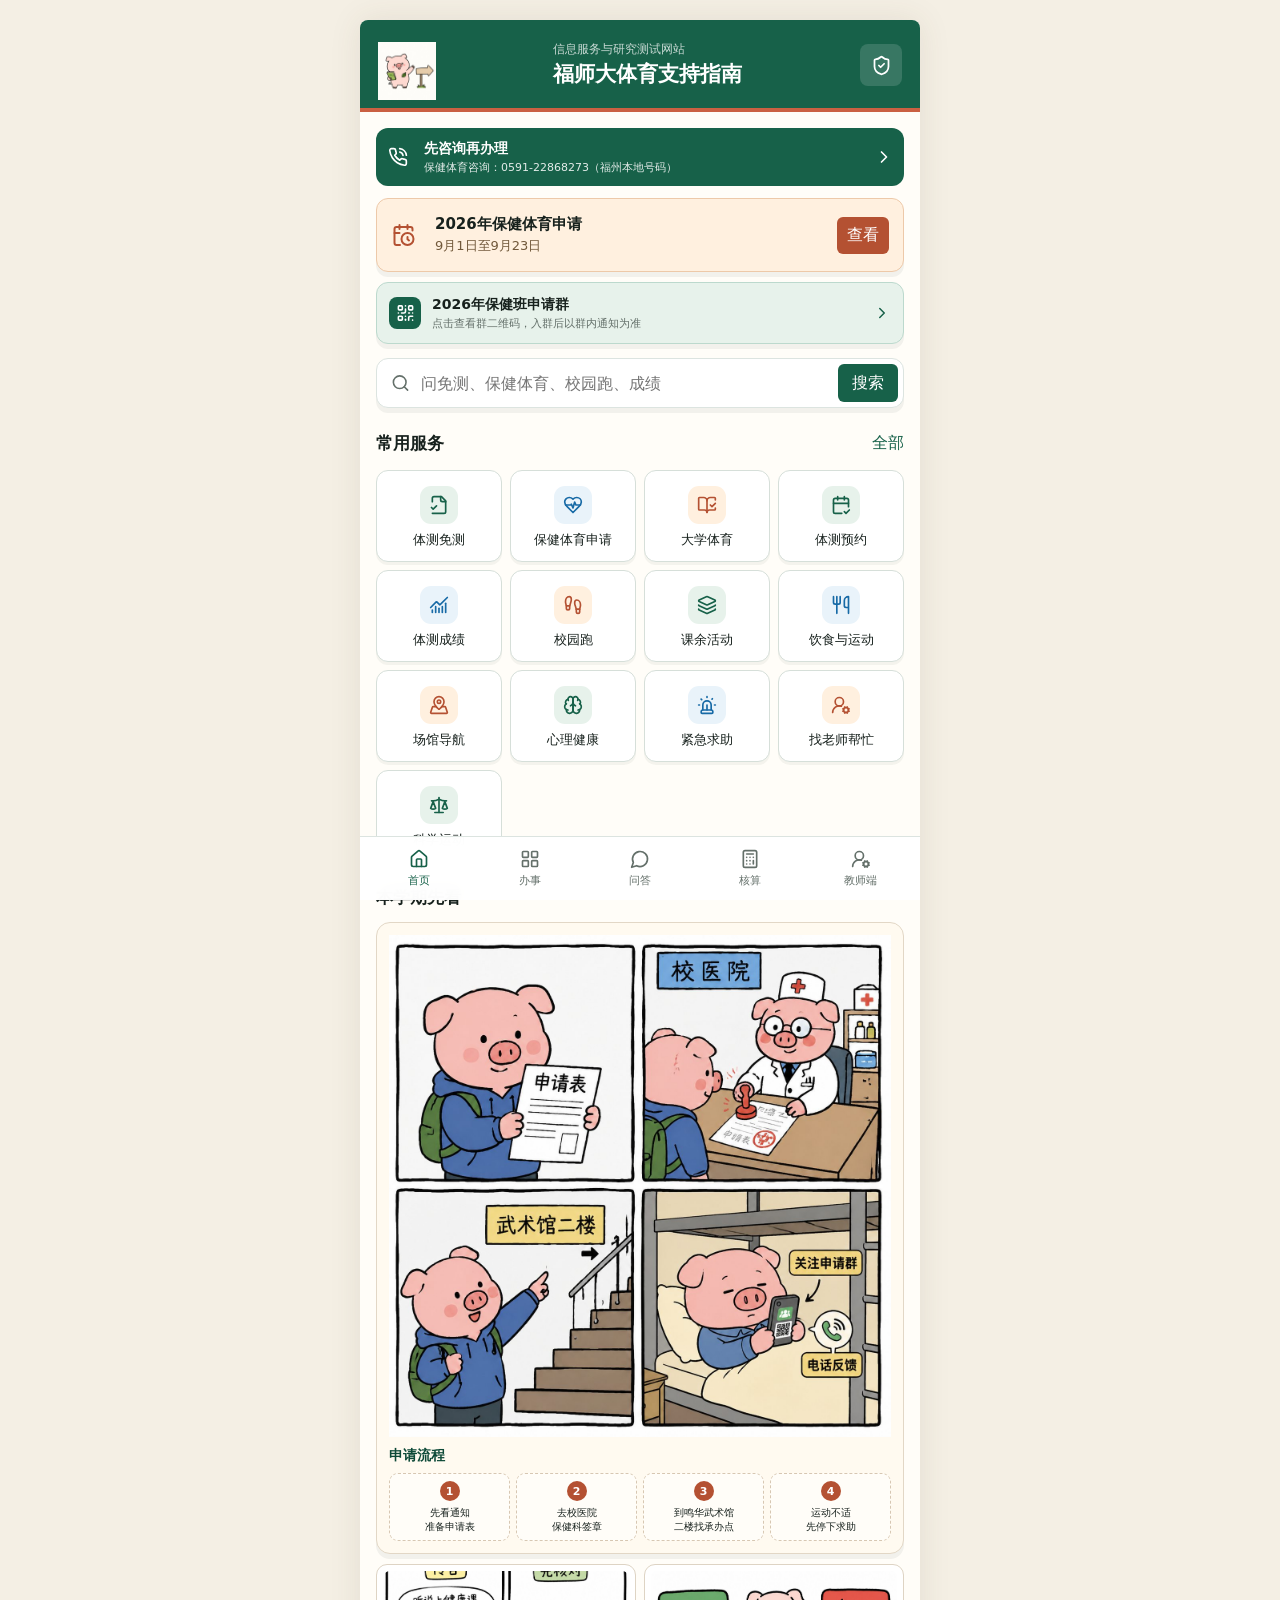
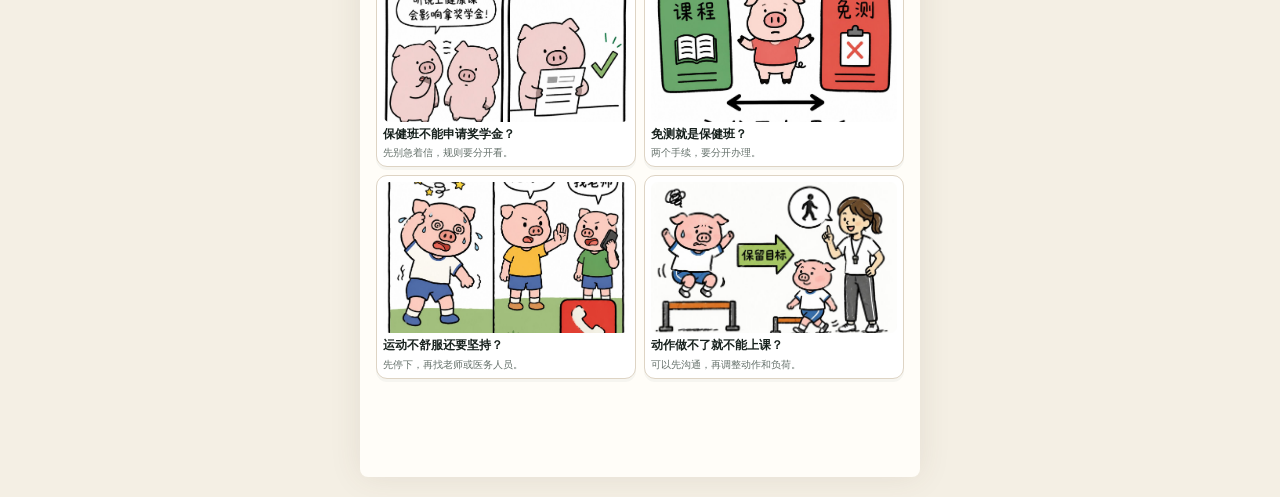
==== commit 1e18fd19: "Update application flow fourth comic panel" ====
--- a/index.html
+++ b/index.html
@@ -56,7 +56,7 @@
         <section class="section-block semester-preview">
           <div class="section-heading"><h2>本学期先看</h2></div>
           <div class="campus-comic" aria-label="本学期体育办事申请流程漫画">
-            <img src="assets/generated/pig-application-flow-rough_gpt-image-2.jpg" alt="原创粗线条四格校园体育漫画：申请表、校医院、武术馆二楼、运动不适求助">
+            <img src="assets/generated/pig-application-flow-rough_gpt-image-2.jpg" alt="原创粗线条四格校园体育漫画：申请表、校医院、武术馆二楼、关注申请群和电话反馈" fetchpriority="high" decoding="async">
             <div class="comic-caption">申请流程</div>
             <div class="comic-steps">
               <div><b>1</b><span>先看通知<br>准备申请表</span></div>
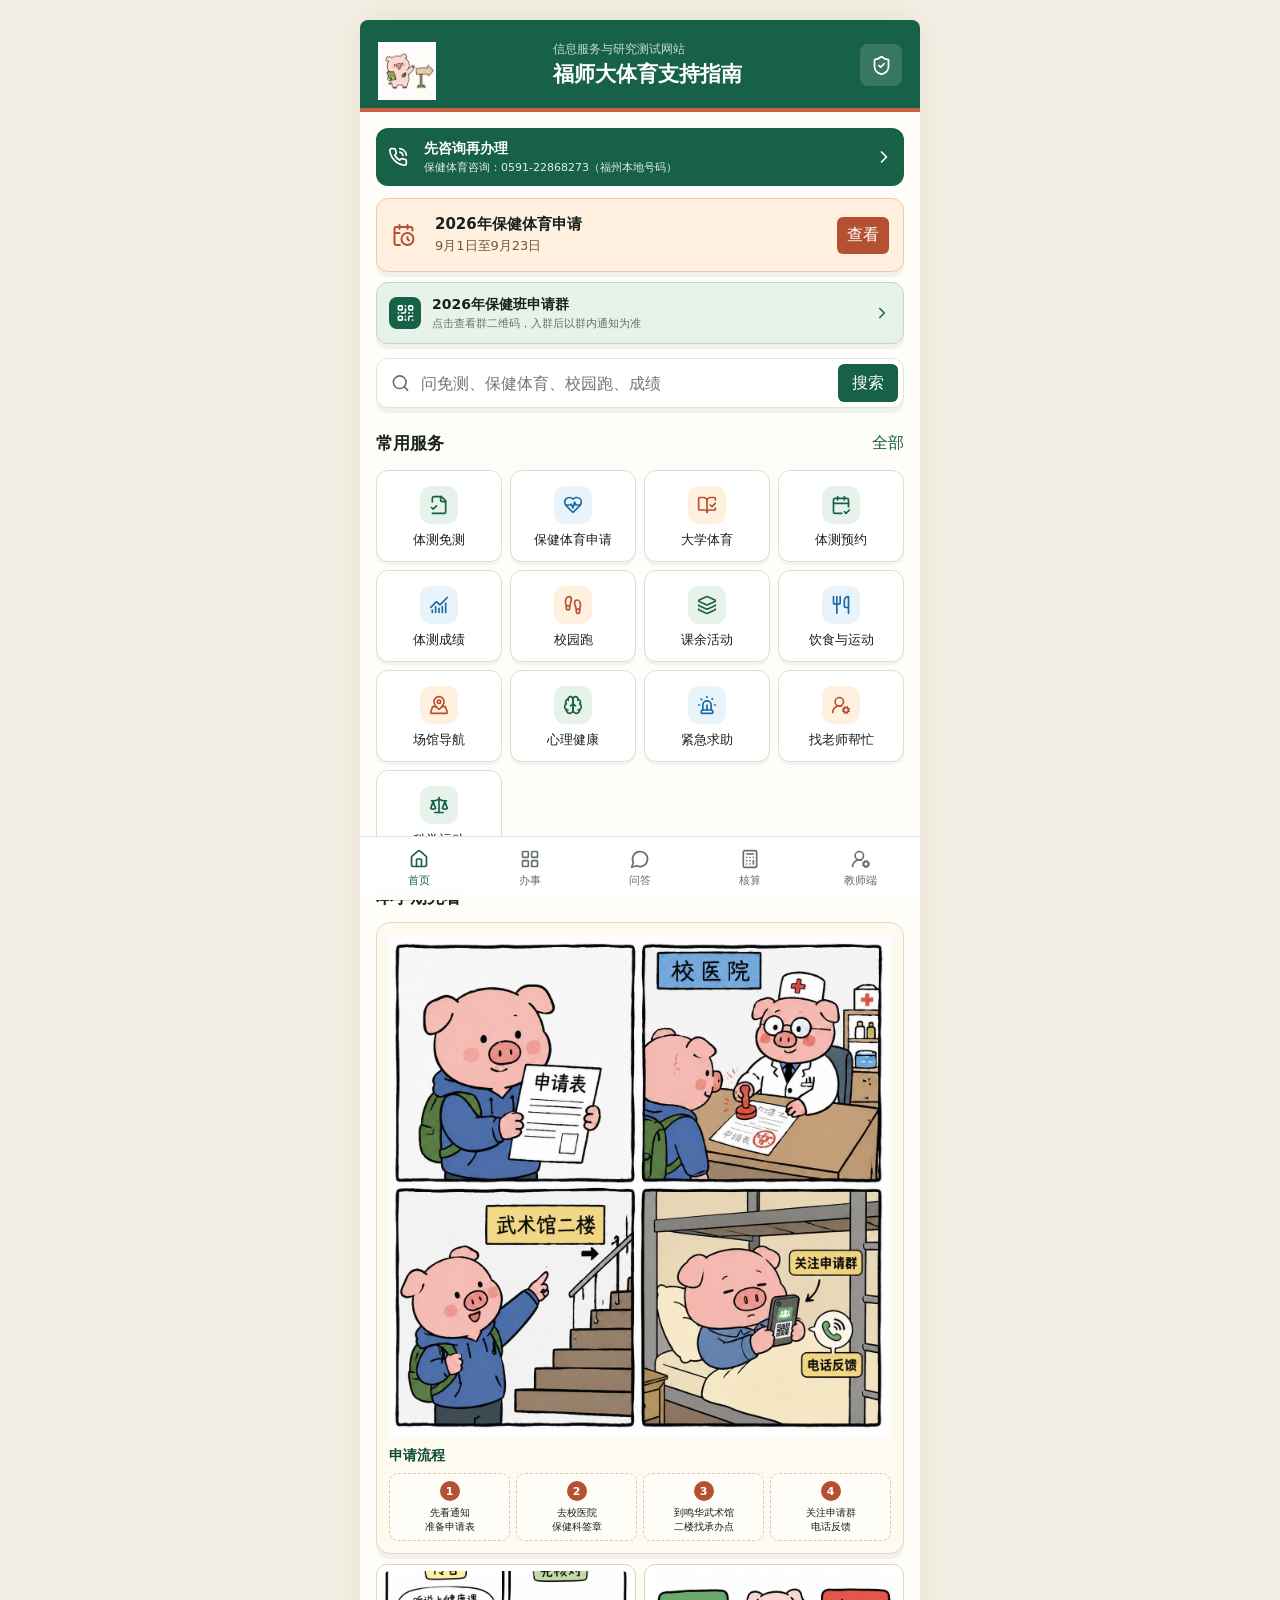
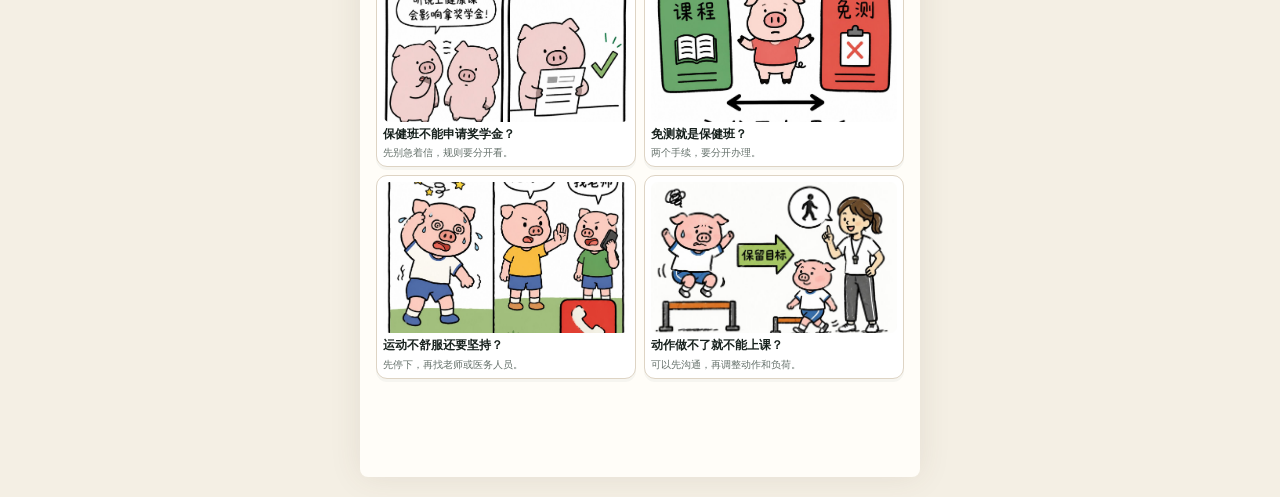
==== commit 3017a19d: "Update fourth application step text" ====
--- a/index.html
+++ b/index.html
@@ -62,7 +62,7 @@
               <div><b>1</b><span>先看通知<br>准备申请表</span></div>
               <div><b>2</b><span>去校医院<br>保健科签章</span></div>
               <div><b>3</b><span>到鸣华武术馆<br>二楼找承办点</span></div>
-              <div><b>4</b><span>运动不适<br>先停下求助</span></div>
+              <div><b>4</b><span>关注申请群<br>电话反馈</span></div>
             </div>
           </div>
           <div class="comic-story-grid" id="comic-story-grid" aria-label="打破流言小漫画"></div>
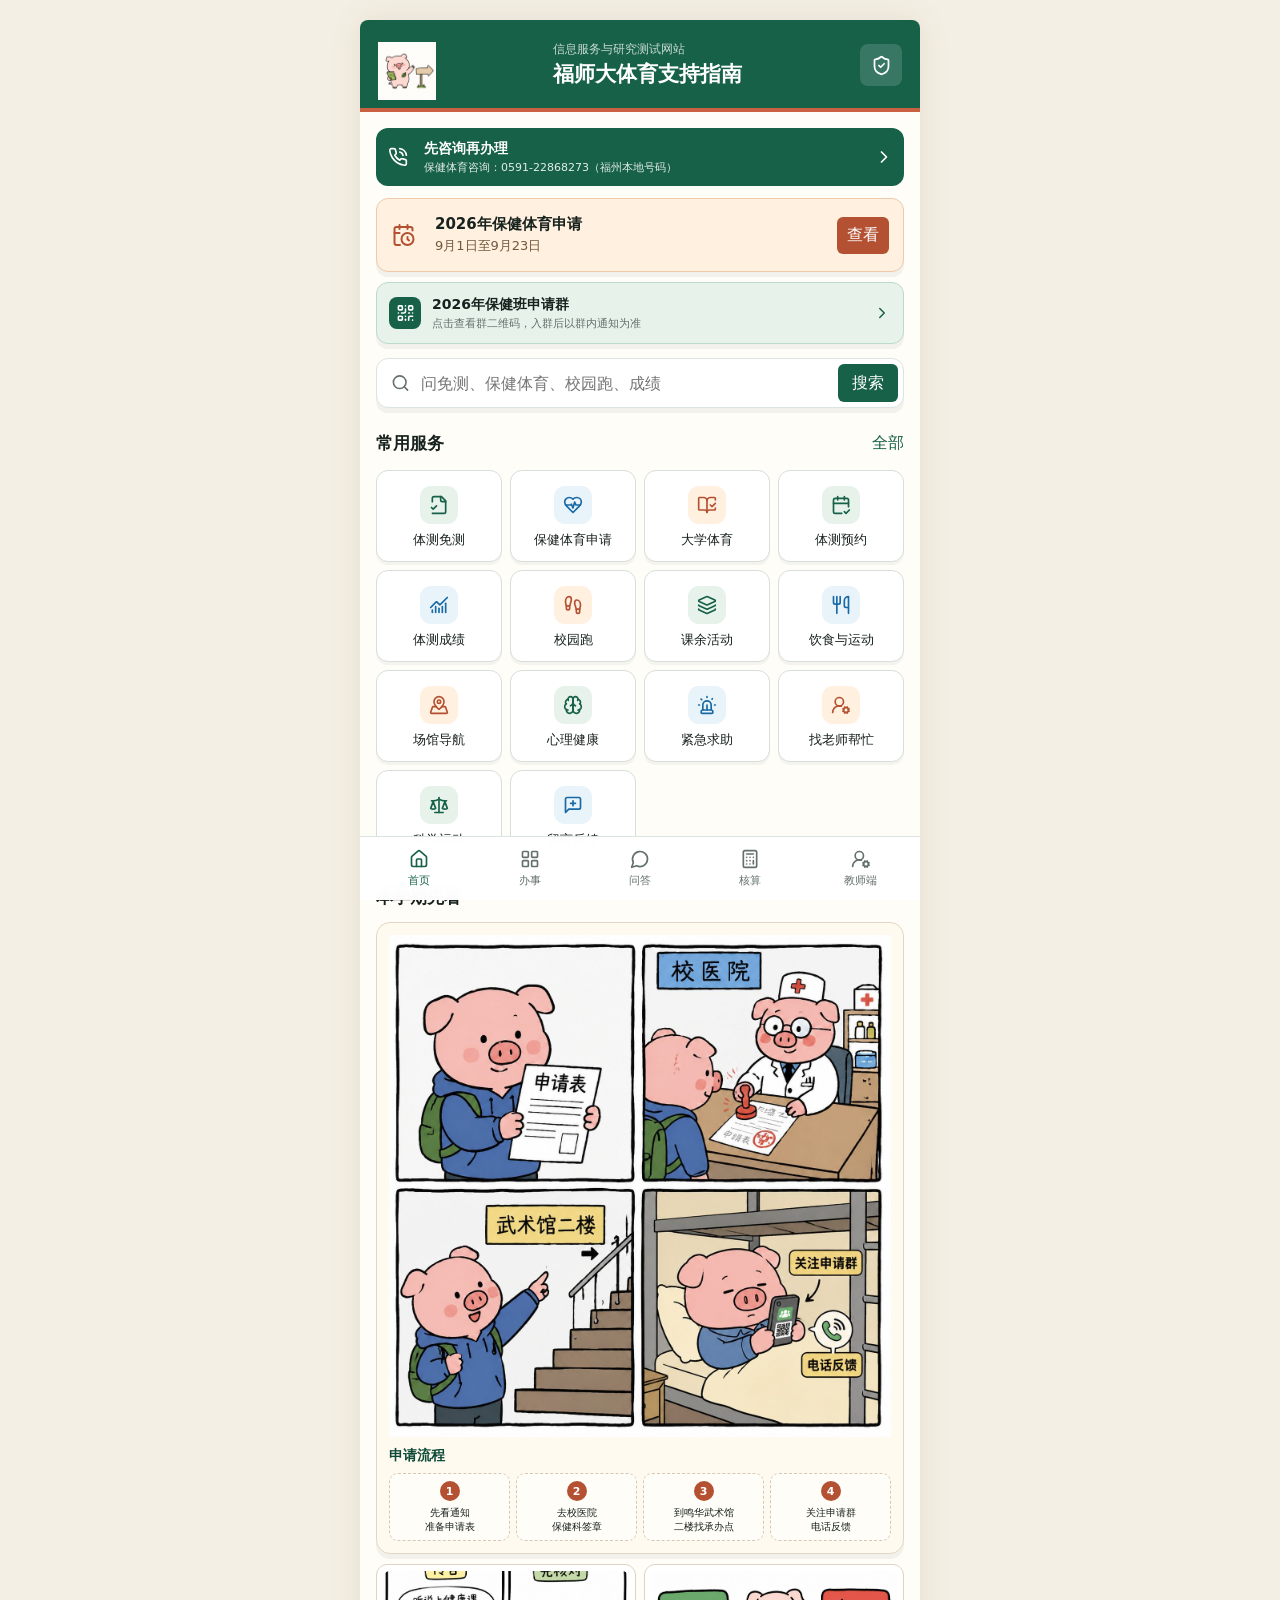
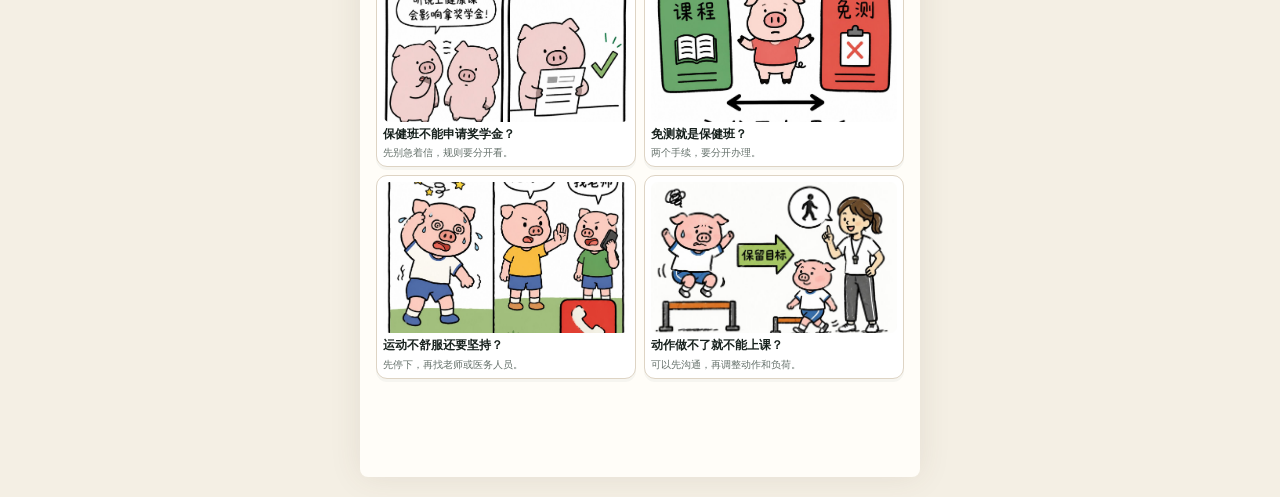
==== commit 6ef7c229: "Refresh homepage feedback entry" ====
--- a/index.html
+++ b/index.html
@@ -230,8 +230,8 @@
   </div>
 
   <script src="lucide.min.js"></script>
-  <script src="data.js?v=10"></script>
-  <script src="app.js?v=10"></script>
+  <script src="data.js?v=11"></script>
+  <script src="app.js?v=11"></script>
   <script>
     (() => {
       const modal = document.getElementById("group-qr-modal");
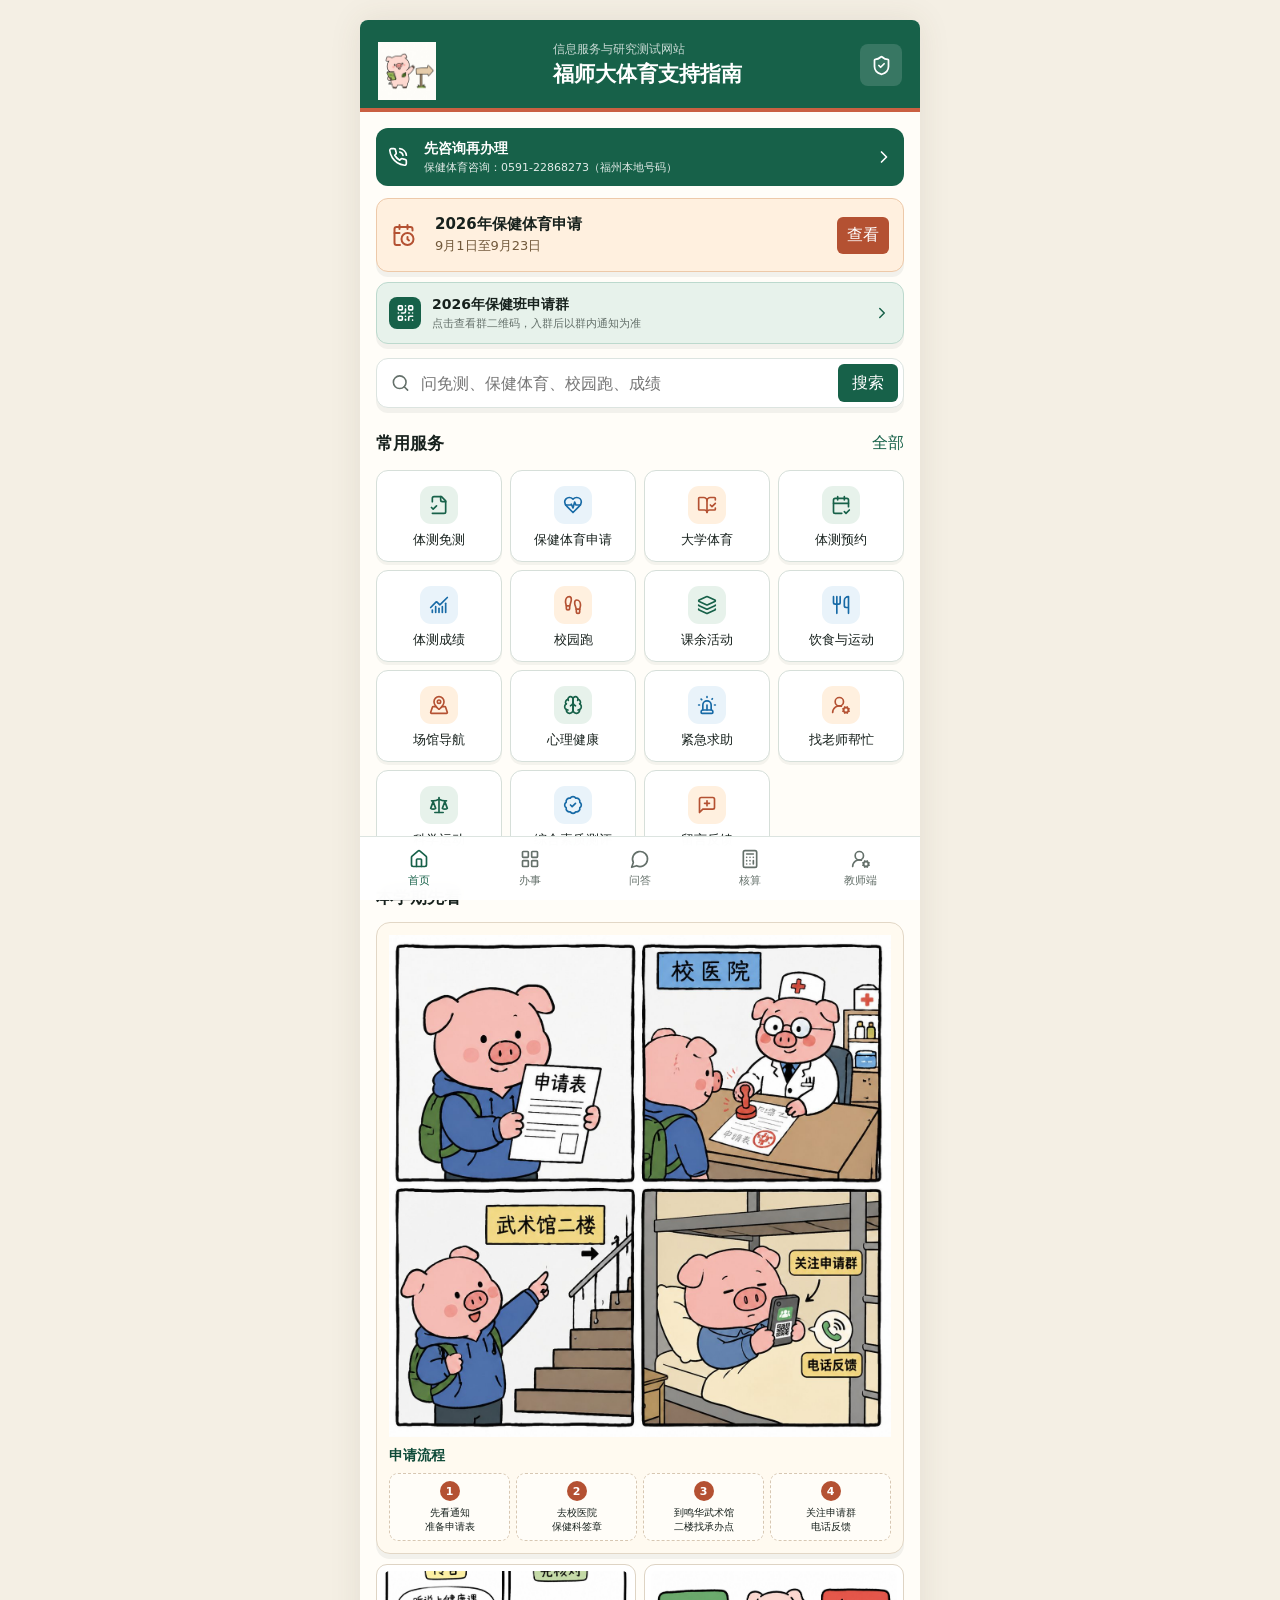
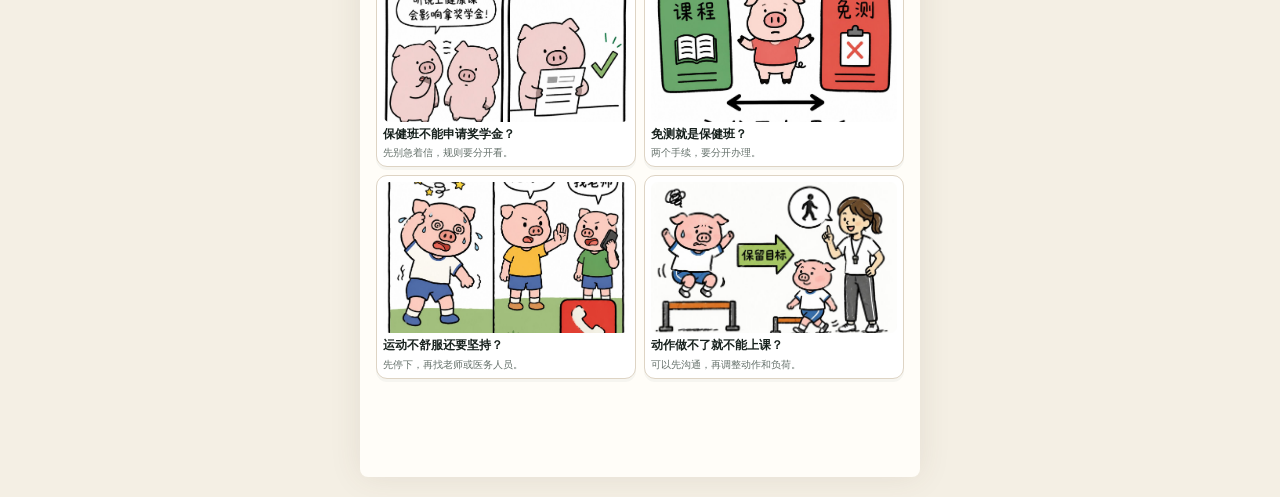
==== commit 49b4539c: "Add comprehensive assessment guide" ====
--- a/index.html
+++ b/index.html
@@ -230,8 +230,8 @@
   </div>
 
   <script src="lucide.min.js"></script>
-  <script src="data.js?v=11"></script>
-  <script src="app.js?v=11"></script>
+  <script src="data.js?v=12"></script>
+  <script src="app.js?v=12"></script>
   <script>
     (() => {
       const modal = document.getElementById("group-qr-modal");
